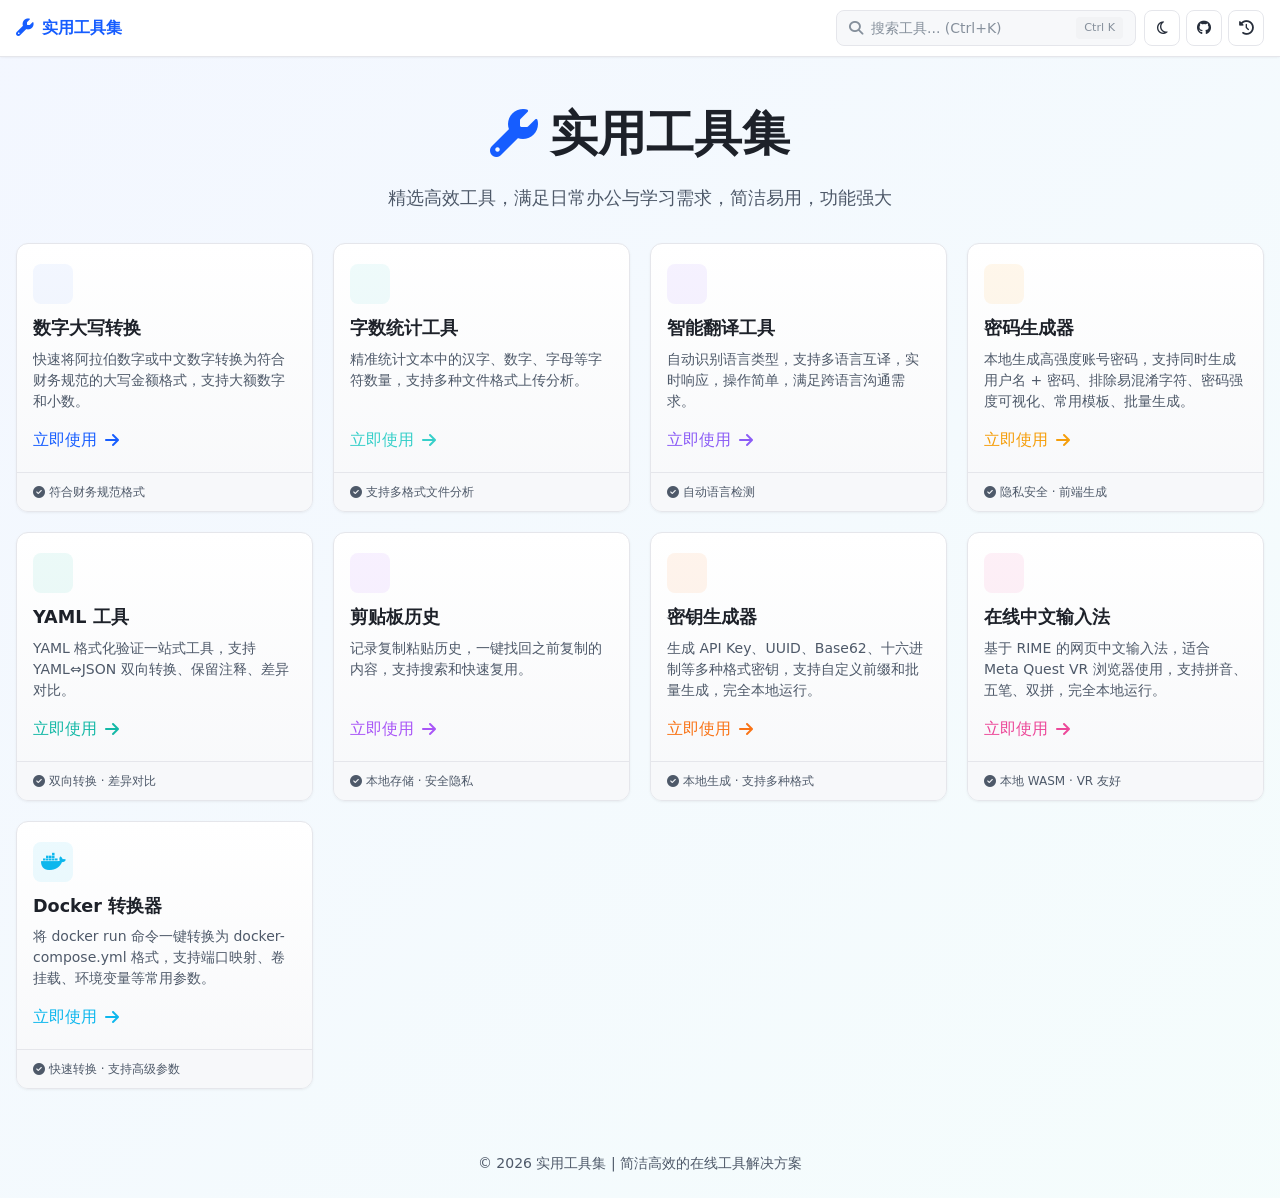
==== index.html @ a6e6f0ec "fix: 修复 Docker 图标和动画性能 - Docker 图标改用 fab fa-docker（品牌图标） - YAML 图标改用 fa-file-code 更准确 - 动画延迟从 200ms " ====
<!DOCTYPE html>
<html lang="zh-CN">
<head>
    <meta charset="UTF-8">
    <meta name="viewport" content="width=device-width, initial-scale=1.0">
    <meta name="apple-mobile-web-app-title" content="实用工具集">
    <meta name="description" content="实用工具集提供数字大写转换、字数统计、智能翻译、密码生成器、YAML工具等多种在线工具，简洁高效，满足日常办公与开发需求">
    <meta name="keywords" content="实用工具,数字大写转换,字数统计,智能翻译,密码生成器,YAML格式化,YAML对比,在线工具,开发工具,办公工具">
    <title>实用工具集 - 高效的在线工具解决方案</title>
    <link rel="icon" type="image/png" href="favicon-96x96.png" sizes="96x96">
    <link rel="icon" type="image/svg+xml" href="favicon.svg">
    <link rel="shortcut icon" href="favicon.ico">
    <link rel="apple-touch-icon" sizes="180x180" href="apple-touch-icon.png">
    <link rel="manifest" href="site.webmanifest">

    <!-- 主题闪烁防护 -->
    <script>
        (function(){
            var t=localStorage.getItem('theme');
            if(!t)t=window.matchMedia('(prefers-color-scheme:dark)').matches?'dark':'light';
            document.documentElement.setAttribute('data-theme',t);
        })();
    </script>

    <!-- CDN -->
    <link href="https://cdnjs.cloudflare.com/ajax/libs/font-awesome/6.4.0/css/all.min.css" rel="stylesheet" crossorigin="anonymous">

    <!-- 共享 CSS -->
    <link rel="stylesheet" href="css/shared.css">
    <link rel="stylesheet" href="css/themes.css">
    <link rel="stylesheet" href="css/navbar.css">
    <link rel="stylesheet" href="css/loading.css">
    <script src="js/utils/click-tracker.js"></script>

    <style>
        /* ========== 首页特有样式 ========== */
        body {
            min-height: 100vh;
            background: linear-gradient(135deg, var(--color-primary-light) 0%, rgba(54, 207, 201, 0.05) 100%);
        }

        .page-content {
            padding: 1.5rem 0;
        }

        .container {
            max-width: 1400px;
            margin: 0 auto;
            padding: 0 1rem;
        }

        /* 标题样式 */
        .page-title {
            text-align: center;
            margin-bottom: 2rem;
            padding-top: 1rem;
        }

        .page-title h1 {
            font-size: clamp(2rem, 5vw, 3rem);
            font-weight: bold;
            color: var(--color-gray-700);
            margin-bottom: 1rem;
            display: flex;
            align-items: center;
            justify-content: center;
        }

        .page-title p {
            color: var(--color-gray-500);
            max-width: 600px;
            margin: 0 auto;
            font-size: 1.1rem;
        }

        /* 网格布局 */
        .tools-grid {
            display: grid;
            grid-template-columns: 1fr;
            gap: 1.5rem;
            grid-auto-rows: 1fr;
        }

        @media (min-width: 640px) {
            .tools-grid {
                grid-template-columns: repeat(2, 1fr);
            }
        }

        @media (min-width: 1024px) {
            .tools-grid {
                grid-template-columns: repeat(4, 1fr);
            }
        }

        @media (min-width: 1280px) {
            .tools-grid {
                grid-template-columns: repeat(4, 1fr);
                gap: 1.25rem;
            }
        }

        /* 卡片样式 */
        .tool-card {
            background: linear-gradient(180deg, var(--color-white) 0%, var(--color-gray-50) 100%);
            border-radius: var(--radius-lg);
            border: 1px solid var(--color-gray-200);
            overflow: hidden;
            cursor: pointer;
            transform: translateY(0);
            transition: transform var(--transition-normal), box-shadow var(--transition-normal);
            display: flex;
            flex-direction: column;
            height: 100%;
            position: relative;
            z-index: 1;
            box-shadow: var(--shadow-card);
        }

        .tool-card:hover {
            transform: translateY(-4px);
            box-shadow: var(--shadow-hover);
        }

        .tool-card-content {
            padding: 1.25rem 1rem;
            flex: 1;
            display: flex;
            flex-direction: column;
        }

        .tool-icon {
            width: 2.5rem;
            height: 2.5rem;
            border-radius: var(--radius-md);
            display: flex;
            align-items: center;
            justify-content: center;
            margin-bottom: 0.75rem;
            transition: all var(--transition-normal);
        }

        .tool-card:hover .tool-icon {
            transform: scale(1.1);
        }

        .tool-icon i {
            font-size: 1.25rem !important;
        }

        .tool-card h2 {
            font-size: 1.1rem;
            font-weight: var(--font-weight-semibold);
            color: var(--color-gray-700);
            margin-bottom: 0.5rem;
            height: auto;
            line-height: 1.4;
        }

        .tool-description {
            color: var(--color-gray-500);
            margin-bottom: 1rem;
            line-height: 1.5;
            font-size: 0.875rem;
            height: auto;
            overflow: hidden;
            display: -webkit-box;
            -webkit-line-clamp: 3;
            -webkit-box-orient: vertical;
        }

        .tool-action-container {
            margin-top: auto;
        }

        .tool-action {
            display: inline-flex;
            align-items: center;
            font-weight: 500;
            transition: color 0.2s ease;
        }

        .tool-action i {
            margin-left: 0.5rem;
            transition: transform 0.3s ease;
        }

        .tool-card-footer {
            padding: 0.625rem 1rem;
            background-color: var(--color-gray-50);
            border-top: 1px solid var(--color-gray-200);
            font-size: 0.75rem;
            color: var(--color-gray-500);
            height: auto;
            display: flex;
            align-items: center;
        }

        .tool-card-footer i {
            color: var(--color-secondary);
            margin-right: 0.25rem;
        }

        .card-link {
            display: flex;
            flex-direction: column;
            height: 100%;
            width: 100%;
            text-decoration: none;
        }

        footer {
            text-align: center;
            margin-top: 4rem;
            color: var(--color-gray-500);
            font-size: 0.875rem;
        }

        /* 工具特定颜色 */
        .tool-number .tool-icon { background-color: var(--color-tool-number-light); }
        .tool-number .tool-action { color: var(--color-tool-number); }
        .tool-number:hover .tool-icon { background-color: var(--color-tool-number-ring); }
        .tool-number .tool-icon i { color: var(--color-tool-number); }

        .tool-wordcount .tool-icon { background-color: var(--color-tool-wordcount-light); }
        .tool-wordcount .tool-action { color: var(--color-tool-wordcount); }
        .tool-wordcount:hover .tool-icon { background-color: var(--color-tool-wordcount-ring); }
        .tool-wordcount .tool-icon i { color: var(--color-tool-wordcount); }

        .tool-translate .tool-icon { background-color: var(--color-tool-translate-light); }
        .tool-translate .tool-action { color: var(--color-tool-translate); }
        .tool-translate:hover .tool-icon { background-color: var(--color-tool-translate-ring); }
        .tool-translate .tool-icon i { color: var(--color-tool-translate); }

        .tool-password .tool-icon { background-color: var(--color-tool-password-light); }
        .tool-password .tool-action { color: var(--color-tool-password); }
        .tool-password:hover .tool-icon { background-color: var(--color-tool-password-ring); }
        .tool-password .tool-icon i { color: var(--color-tool-password); }

        .tool-yaml .tool-icon { background-color: var(--color-tool-yaml-light); }
        .tool-yaml .tool-action { color: var(--color-tool-yaml); }
        .tool-yaml:hover .tool-icon { background-color: var(--color-tool-yaml-ring); }
        .tool-yaml .tool-icon i { color: var(--color-tool-yaml); }

        .tool-clipboard .tool-icon { background-color: var(--color-tool-clipboard-light); }
        .tool-clipboard .tool-action { color: var(--color-tool-clipboard); }
        .tool-clipboard:hover .tool-icon { background-color: var(--color-tool-clipboard-ring); }
        .tool-clipboard .tool-icon i { color: var(--color-tool-clipboard); }

        .tool-key .tool-icon { background-color: var(--color-tool-key-light); }
        .tool-key .tool-action { color: var(--color-tool-key); }
        .tool-key:hover .tool-icon { background-color: var(--color-tool-key-ring); }
        .tool-key .tool-icon i { color: var(--color-tool-key); }

        .tool-vrime .tool-icon { background-color: var(--color-tool-vrime-light); }
        .tool-vrime .tool-action { color: var(--color-tool-vrime); }
        .tool-vrime:hover .tool-icon { background-color: var(--color-tool-vrime-ring); }
        .tool-vrime .tool-icon i { color: var(--color-tool-vrime); }

        .tool-docker .tool-icon { background-color: var(--color-tool-docker-light); }
        .tool-docker .tool-action { color: var(--color-tool-docker); }
        .tool-docker:hover .tool-icon { background-color: var(--color-tool-docker-ring); }
        .tool-docker .tool-icon i { color: var(--color-tool-docker); }

        .tool-card:hover .tool-action i {
            transform: translateX(6px);
        }

        /* 入场动画 */
        .card-enter {
            opacity: 0;
            transform: translateY(20px);
        }

        .card-enter-active {
            opacity: 1 !important;
            transform: translateY(0) !important;
        }

        /* 深色模式适配 */
        [data-theme="dark"] .tool-card {
            background: linear-gradient(180deg, var(--color-white) 0%, var(--color-gray-100) 100%);
        }

        [data-theme="dark"] .tool-card-footer {
            background-color: var(--color-gray-100);
        }

        [data-theme="dark"] body,
        [data-theme="dark"] .page-content {
            background: linear-gradient(135deg, var(--color-gray-100) 0%, var(--color-gray-50) 100%);
        }

        @media (prefers-color-scheme: dark) {
            :root:not([data-theme="light"]) .tool-card {
                background: linear-gradient(180deg, var(--color-white) 0%, var(--color-gray-100) 100%);
            }

            :root:not([data-theme="light"]) .tool-card-footer {
                background-color: var(--color-gray-100);
            }

            :root:not([data-theme="light"]) body,
            :root:not([data-theme="light"]) .page-content {
                background: linear-gradient(135deg, var(--color-gray-100) 0%, var(--color-gray-50) 100%);
            }
        }
    </style>
</head>
<body>
    <div class="page-content">
    <div class="container">
        <header class="page-title">
            <h1>
                <i class="fas fa-wrench" style="color: var(--color-tool-number); margin-right: 0.75rem;"></i>实用工具集
            </h1>
            <p>
                精选高效工具，满足日常办公与学习需求，简洁易用，功能强大
            </p>
        </header>

        <div class="tools-grid" id="tools-grid"></div>

        <footer>
            <p>© 2026 实用工具集 | 简洁高效的在线工具解决方案</p>
        </footer>
    </div>
    </div>

    <script src="js/utils/toast.js"></script>
    <script src="js/utils/debounce.js"></script>
    <script src="js/utils/copy.js"></script>
    <script src="js/utils/storage.js"></script>
    <script src="js/utils/theme.js"></script>
    <script src="js/utils/loading.js"></script>
    <script src="js/components/navbar.js"></script>

    <script>
        // 工具配置数据
        const TOOLS_CONFIG = [
            { id: 'number-converter', name: '数字大写转换', url: 'number-converter.html', icon: 'fa-right-left', category: 'number', description: '快速将阿拉伯数字或中文数字转换为符合财务规范的大写金额格式，支持大额数字和小数。', feature: '符合财务规范格式' },
            { id: 'word-count', name: '字数统计工具', url: 'word-count.html', icon: 'fa-file-lines', category: 'wordcount', description: '精准统计文本中的汉字、数字、字母等字符数量，支持多种文件格式上传分析。', feature: '支持多格式文件分析' },
            { id: 'translator', name: '智能翻译工具', url: 'translator.html', icon: 'fa-language', category: 'translate', description: '自动识别语言类型，支持多语言互译，实时响应，操作简单，满足跨语言沟通需求。', feature: '自动语言检测' },
            { id: 'password-generator', name: '密码生成器', url: 'password-generator.html', icon: 'fa-lock', category: 'password', description: '本地生成高强度账号密码，支持同时生成用户名 + 密码、排除易混淆字符、密码强度可视化、常用模板、批量生成。', feature: '隐私安全 · 前端生成' },
            { id: 'yaml-previewer', name: 'YAML 工具', url: 'yaml-previewer.html', icon: 'fa-file-code', category: 'yaml', description: 'YAML 格式化验证一站式工具，支持 YAML⇔JSON 双向转换、保留注释、差异对比。', feature: '双向转换 · 差异对比' },
            { id: 'clipboard-history', name: '剪贴板历史', url: 'clipboard-history.html', icon: 'fa-clipboard', category: 'clipboard', description: '记录复制粘贴历史，一键找回之前复制的内容，支持搜索和快速复用。', feature: '本地存储 · 安全隐私' },
            { id: 'key-generator', name: '密钥生成器', url: 'key-generator.html', icon: 'fa-key', category: 'key', description: '生成 API Key、UUID、Base62、十六进制等多种格式密钥，支持自定义前缀和批量生成，完全本地运行。', feature: '本地生成 · 支持多种格式' },
            { id: 'vrime', name: '在线中文输入法', url: 'vrime.html', icon: 'fa-keyboard', category: 'vrime', description: '基于 RIME 的网页中文输入法，适合 Meta Quest VR 浏览器使用，支持拼音、五笔、双拼，完全本地运行。', feature: '本地 WASM · VR 友好' },
            { id: 'docker-converter', name: 'Docker 转换器', url: 'docker-converter.html', icon: 'fab fa-docker', category: 'docker', description: '将 docker run 命令一键转换为 docker-compose.yml 格式，支持端口映射、卷挂载、环境变量等常用参数。', feature: '快速转换 · 支持高级参数' }
        ];

        document.addEventListener('DOMContentLoaded', function() {
            const grid = document.getElementById('tools-grid');
            
            // 按点击量排序
            const sortedTools = ClickTracker.sortByClicks(TOOLS_CONFIG);
            
            // 渲染卡片
            sortedTools.forEach((tool, index) => {
                const card = createToolCard(tool, index);
                grid.appendChild(card);
            });
            
            // 绑定点击事件（追踪点击）
            document.querySelectorAll('.tool-card').forEach(card => {
                card.addEventListener('click', function(e) {
                    const url = this.dataset.url;
                    if (url) ClickTracker.increment(url);
                });
            });
        });
        
        function createToolCard(tool, index) {
            const card = document.createElement('div');
            card.className = `tool-card tool-${tool.category}`;
            card.dataset.url = tool.url;
            card.style.transitionDelay = `${50 * index}ms`;
            
            card.innerHTML = `
                <a href="${tool.url}" class="card-link">
                    <div class="tool-card-content">
                        <div class="tool-icon"><i class="${tool.icon}"></i></div>
                        <h2>${tool.name}</h2>
                        <div class="tool-description">${tool.description}</div>
                        <div class="tool-action-container">
                            <div class="tool-action">立即使用<i class="fas fa-arrow-right"></i></div>
                        </div>
                    </div>
                    <div class="tool-card-footer"><i class="fas fa-circle-check"></i>${tool.feature}</div>
                </a>
            `;
            
            // 入场动画
            card.classList.add('card-enter');
            setTimeout(() => card.classList.add('card-enter-active'), 50 * index);
            
            return card;
        }

        // 调试工具：重置点击数据
        window.resetClicks = () => {
            ClickTracker.reset();
            location.reload();
        };
    </script>
</body>
</html>
---- css/shared.css ----
/* ========================================
   共享样式 - 所有工具页面统一引入
   Design Tokens + Base Styles + Components
   ======================================== */

/* ========== 1. CSS 变量 - 设计 Tokens (统一所有页面) ========== */
:root {
  /* 主色调 - 统一使用 #165DFF (首页用的这个) */
  --color-primary: #165DFF;
  --color-primary-dark: #0E42D2;
  --color-primary-light: rgba(22, 93, 255, 0.05);
  --color-primary-ring: rgba(22, 93, 255, 0.1);
  
  /* 功能色 */
  --color-success: #00B42A;
  --color-warning: #FF7D00;
  --color-danger: #F53F3F;
  --color-info: #86909C;
  
  /* 各工具专属颜色 */
  --color-tool-number: #165DFF;
  --color-tool-number-dark: #0E42D2;
  --color-tool-number-light: rgba(22, 93, 255, 0.05);
  --color-tool-number-ring: rgba(22, 93, 255, 0.1);
  
  --color-tool-password: #F59E0B;
  --color-tool-password-dark: #D97706;
  --color-tool-password-light: rgba(245, 158, 11, 0.08);
  --color-tool-password-ring: rgba(245, 158, 11, 0.15);
  
  --color-tool-key: #F97316;
  --color-tool-key-dark: #EA580C;
  --color-tool-key-light: rgba(249, 115, 22, 0.08);
  --color-tool-key-ring: rgba(249, 115, 22, 0.15);
  
  --color-tool-wordcount: #36CFC9;
  --color-tool-wordcount-dark: #2AA7A2;
  --color-tool-wordcount-light: rgba(54, 207, 201, 0.08);
  --color-tool-wordcount-ring: rgba(54, 207, 201, 0.15);
  
  --color-tool-yaml: #14B8A6;
  --color-tool-yaml-dark: #0D9488;
  --color-tool-yaml-light: rgba(20, 184, 166, 0.08);
  --color-tool-yaml-ring: rgba(20, 184, 166, 0.15);
  
  --color-tool-translate: #8B5CF6;
  --color-tool-translate-dark: #7C3AED;
  --color-tool-translate-light: rgba(139, 92, 246, 0.08);
  --color-tool-translate-ring: rgba(139, 92, 246, 0.15);
  
  --color-tool-clipboard: #A855F7;
  --color-tool-clipboard-dark: #9333EA;
  --color-tool-clipboard-light: rgba(168, 85, 247, 0.08);
  --color-tool-clipboard-ring: rgba(168, 85, 247, 0.15);
  
  --color-tool-vrime: #EC4899;
  --color-tool-vrime-dark: #DB2777;
  --color-tool-vrime-light: rgba(236, 72, 153, 0.08);
  --color-tool-vrime-ring: rgba(236, 72, 153, 0.15);
  
  --color-tool-docker: #0DB7ED;
  --color-tool-docker-dark: #089CCC;
  --color-tool-docker-light: rgba(13, 183, 237, 0.08);
  --color-tool-docker-ring: rgba(13, 183, 237, 0.15);
  
  /* 中性色 */
  --color-gray-50: #F7F8FA;
  --color-gray-100: #F2F3F5;
  --color-gray-200: #E5E6EB;
  --color-gray-300: #C9CDD4;
  --color-gray-400: #86909C;
  --color-gray-500: #4E5969;
  --color-gray-600: #272E3B;
  --color-gray-700: #1D2129;
  --color-white: #FFFFFF;
  
  /* 圆角系统 */
  --radius-sm: 6px;
  --radius-md: 8px;
  --radius-lg: 12px;
  --radius-xl: 16px;
  
  /* 阴影系统 */
  --shadow-sm: 0 1px 2px rgba(0, 0, 0, 0.03), 0 1px 3px rgba(0, 0, 0, 0.02);
  --shadow-md: 0 4px 6px rgba(0, 0, 0, 0.05), 0 2px 4px rgba(0, 0, 0, 0.03);
  --shadow-lg: 0 10px 15px rgba(0, 0, 0, 0.07), 0 4px 6px rgba(0, 0, 0, 0.05);
  --shadow-card: 0 1px 3px rgba(0, 0, 0, 0.04), 0 1px 2px rgba(0, 0, 0, 0.02);
  --shadow-hover: 0 8px 24px rgba(0, 0, 0, 0.08), 0 4px 8px rgba(0, 0, 0, 0.05);
  
  /* 排版 */
  --font-family: system-ui, -apple-system, "Segoe UI", Roboto, "Helvetica Neue", "Noto Sans", sans-serif;
  --font-family-mono: 'Consolas', 'Monaco', 'Courier New', monospace;
  --font-size-xs: 0.75rem;    /* 12px */
  --font-size-sm: 0.875rem;   /* 14px */
  --font-size-base: 1rem;     /* 16px */
  --font-size-lg: 1.125rem;   /* 18px */
  --font-size-xl: 1.25rem;    /* 20px */
  --font-size-2xl: 1.5rem;    /* 24px */
  --font-size-3xl: 1.875rem;  /* 30px */
  
  /* 行高 */
  --line-height-tight: 1.3;
  --line-height-normal: 1.5;
  --line-height-relaxed: 1.75;
  
  /* 字重 */
  --font-weight-normal: 400;
  --font-weight-medium: 500;
  --font-weight-semibold: 600;
  --font-weight-bold: 700;
  
  /* 间距系统 */
  --spacing-xs: 0.25rem;  /* 4px */
  --spacing-sm: 0.5rem;   /* 8px */
  --spacing-md: 1rem;     /* 16px */
  --spacing-lg: 1.5rem;   /* 24px */
  --spacing-xl: 2rem;     /* 32px */
  
  /* 动画 */
  --transition-fast: 150ms cubic-bezier(0.4, 0, 0.2, 1);
  --transition-normal: 200ms cubic-bezier(0.4, 0, 0.2, 1);
  --transition-slow: 300ms cubic-bezier(0.4, 0, 0.2, 1);
}

/* ========== 2. 基础重置样式 ========== */
*, *::before, *::after {
  margin: 0;
  padding: 0;
  box-sizing: border-box;
}

html {
  font-size: 16px;
  -webkit-text-size-adjust: 100%;
  scroll-behavior: smooth;
}

body {
  font-family: var(--font-family);
  font-size: var(--font-size-base);
  line-height: var(--line-height-normal);
  color: var(--color-gray-700);
  background-color: var(--color-gray-50);
  -webkit-font-smoothing: antialiased;
  -moz-osx-font-smoothing: grayscale;
  text-rendering: optimizeLegibility;
}

/* ========== 3. 无障碍支持 - WCAG 2.2 AA ========== */
/* 减少动画偏好 */
@media (prefers-reduced-motion: reduce) {
  *, *::before, *::after {
    animation-duration: 0.01ms !important;
    animation-iteration-count: 1 !important;
    transition-duration: 0.01ms !important;
    scroll-behavior: auto !important;
  }
}

/* 键盘焦点样式 - 高对比度可见 */
*:focus-visible {
  outline: 2px solid var(--color-primary);
  outline-offset: 2px;
}

*:focus:not(:focus-visible) {
  outline: none;
}

/* 选中文本 */
::selection {
  background-color: var(--color-primary);
  color: #ffffff;
}

/* ========== 4. 通用组件 - 按钮 ========== */
.btn {
  display: inline-flex;
  align-items: center;
  justify-content: center;
  gap: var(--spacing-sm);
  padding: 0.75rem 1.5rem;
  font-size: var(--font-size-sm);
  font-weight: var(--font-weight-medium);
  line-height: 1;
  border: none;
  border-radius: var(--radius-md);
  cursor: pointer;
  transition: all var(--transition-normal);
  user-select: none;
  white-space: nowrap;
}

/* 主按钮 */
.btn-primary {
  background-color: var(--color-primary);
  color: white;
}

.btn-primary:hover {
  background-color: var(--color-primary-dark);
  box-shadow: 0 4px 12px var(--color-primary-ring);
}

.btn-primary:active {
  transform: scale(0.97);
}

/* 次要按钮 */
.btn-secondary {
  background-color: var(--color-gray-100);
  color: var(--color-gray-700);
}

.btn-secondary:hover {
  background-color: var(--color-gray-200);
}

.btn-secondary:active {
  transform: scale(0.97);
}

/* 轮廓按钮 */
.btn-outline {
  background-color: transparent;
  border: 1px solid var(--color-gray-200);
  color: var(--color-gray-700);
}

.btn-outline:hover {
  border-color: var(--color-primary);
  color: var(--color-primary);
  background-color: var(--color-primary-light);
}

.btn-outline:active {
  transform: scale(0.97);
}

/* 按钮禁用状态 */
.btn:disabled,
.btn[disabled] {
  opacity: 0.5;
  cursor: not-allowed;
  pointer-events: none;
  transform: none !important;
  box-shadow: none !important;
}

/* 按钮图标 */
.btn i {
  font-size: 1em;
}

/* ========== 5. 通用组件 - 输入框 ========== */
input[type="text"],
input[type="number"],
input[type="password"],
input[type="search"],
textarea,
select {
  width: 100%;
  padding: 0.75rem 1rem;
  font-family: var(--font-family);
  font-size: var(--font-size-base);
  line-height: 1.5;
  color: var(--color-gray-700);
  background-color: var(--color-white);
  border: 1px solid var(--color-gray-200);
  border-radius: var(--radius-md);
  transition: all var(--transition-normal);
  outline: none;
}

input[type="text"]:focus,
input[type="number"]:focus,
input[type="password"]:focus,
input[type="search"]:focus,
textarea:focus,
select:focus {
  border-color: var(--color-primary);
  box-shadow: 0 0 0 3px var(--color-primary-ring);
}

input[type="text"]:disabled,
input[type="number"]:disabled,
textarea:disabled,
select:disabled {
  background-color: var(--color-gray-100);
  cursor: not-allowed;
  opacity: 0.7;
}

/* 输入框占位符 */
::placeholder {
  color: var(--color-gray-400);
  opacity: 1;
}

/* ========== 6. 通用组件 - 复选框 ========== */
input[type="checkbox"] {
  accent-color: var(--color-primary);
  min-width: 18px;
  min-height: 18px;
  cursor: pointer;
}

.checkbox-item {
  display: flex;
  align-items: center;
  gap: var(--spacing-sm);
  min-height: 44px; /* WCAG 触摸目标大小 */
  font-size: var(--font-size-sm);
  color: var(--color-gray-700);
  cursor: pointer;
}

/* ========== 7. 通用组件 - 卡片 ========== */
.card {
  background-color: var(--color-white);
  border-radius: var(--radius-lg);
  border: 1px solid var(--color-gray-200);
  box-shadow: var(--shadow-md);
  overflow: hidden;
  transition: box-shadow var(--transition-normal);
}

.card:hover {
  box-shadow: var(--shadow-lg);
}

.card-header {
  padding: var(--spacing-lg);
  border-bottom: 1px solid var(--color-gray-100);
}

.card-body {
  padding: var(--spacing-lg);
}

.card-footer {
  padding: var(--spacing-lg);
  border-top: 1px solid var(--color-gray-100);
  background-color: var(--color-gray-50);
}

/* ========== 8. 通用组件 - 表单组 ========== */
.form-group {
  display: flex;
  flex-direction: column;
  gap: var(--spacing-sm);
}

.form-group label {
  font-size: var(--font-size-sm);
  font-weight: var(--font-weight-medium);
  color: var(--color-gray-700);
  display: flex;
  align-items: center;
  gap: var(--spacing-sm);
}

.form-group label i {
  color: var(--color-primary);
  width: 1rem;
  text-align: center;
}

/* ========== 9. 工具类 ========== */
.text-primary { color: var(--color-primary); }
.text-success { color: var(--color-success); }
.text-warning { color: var(--color-warning); }
.text-danger { color: var(--color-danger); }
.text-gray { color: var(--color-gray-500); }

.bg-primary { background-color: var(--color-primary); }
.bg-light { background-color: var(--color-gray-50); }
.bg-white { background-color: var(--color-white); }

.font-medium { font-weight: var(--font-weight-medium); }
.font-semibold { font-weight: var(--font-weight-semibold); }
.font-bold { font-weight: var(--font-weight-bold); }

.text-sm { font-size: var(--font-size-sm); }
.text-base { font-size: var(--font-size-base); }
.text-lg { font-size: var(--font-size-lg); }
.text-xl { font-size: var(--font-size-xl); }

.flex { display: flex; }
.flex-col { flex-direction: column; }
.items-center { align-items: center; }
.justify-between { justify-content: space-between; }
.gap-sm { gap: var(--spacing-sm); }
.gap-md { gap: var(--spacing-md); }
.gap-lg { gap: var(--spacing-lg); }

.w-full { width: 100%; }
.min-h-screen { min-height: 100vh; }

/* ========== 10. 工具页通用头部样式 ========== */
.tool-page-header {
  background: linear-gradient(135deg, var(--color-primary) 0%, var(--color-primary-dark) 100%);
  color: white;
  padding: var(--spacing-lg);
}

.tool-page-header h1 {
  font-size: var(--font-size-xl);
  font-weight: var(--font-weight-semibold);
  display: flex;
  align-items: center;
  gap: var(--spacing-sm);
  margin-bottom: var(--spacing-xs);
}

.tool-page-header p {
  font-size: var(--font-size-sm);
  opacity: 0.85;
}

/* ========== 11. 通用输入组 ========== */
.input-group {
  display: flex;
  gap: var(--spacing-sm);
}

.input-group input {
  flex: 1;
  min-width: 0;
}

/* ========== 12. Toast 通知样式（由 js/utils/toast.js 动态生成） ========== */
---- css/themes.css ----
/* ========================================
   深色模式主题变量覆盖
   与 css/shared.css 配合使用
   双重机制：手动切换 + 系统偏好检测
   ======================================== */

/* 手动切换深色模式 */
[data-theme="dark"] {
  --color-gray-50: #1a1a2e;
  --color-gray-100: #16213e;
  --color-gray-200: #2a2a4a;
  --color-gray-300: #4a4a6a;
  --color-gray-400: #7a7a9a;
  --color-gray-500: #a0a0b8;
  --color-gray-600: #c0c0d0;
  --color-gray-700: #e0e0ea;
  --color-white: #0f0f23;

  --shadow-sm: 0 1px 2px rgba(0, 0, 0, 0.2);
  --shadow-md: 0 4px 6px rgba(0, 0, 0, 0.3);
  --shadow-lg: 0 10px 15px rgba(0, 0, 0, 0.4);
  --shadow-card: 0 1px 3px rgba(0, 0, 0, 0.3);
  --shadow-hover: 0 8px 24px rgba(0, 0, 0, 0.5);

  --color-primary-ring: rgba(22, 93, 255, 0.3);

  /* 主色浅色背景提高不透明度 */
  --color-primary-light: rgba(22, 93, 255, 0.15);

  /* 工具专属颜色 - 深色模式提高 -light 不透明度 */
  --color-tool-number-light: rgba(22, 93, 255, 0.15);
  --color-tool-number-ring: rgba(22, 93, 255, 0.25);

  --color-tool-password-light: rgba(245, 158, 11, 0.18);
  --color-tool-password-ring: rgba(245, 158, 11, 0.25);

  --color-tool-key-light: rgba(249, 115, 22, 0.18);
  --color-tool-key-ring: rgba(249, 115, 22, 0.25);

  --color-tool-wordcount-light: rgba(54, 207, 201, 0.15);
  --color-tool-wordcount-ring: rgba(54, 207, 201, 0.25);

  --color-tool-yaml-light: rgba(20, 184, 166, 0.15);
  --color-tool-yaml-ring: rgba(20, 184, 166, 0.25);

  --color-tool-translate-light: rgba(139, 92, 246, 0.18);
  --color-tool-translate-ring: rgba(139, 92, 246, 0.25);

  --color-tool-clipboard-light: rgba(168, 85, 247, 0.18);
  --color-tool-clipboard-ring: rgba(168, 85, 247, 0.25);

  --color-tool-vrime-light: rgba(236, 72, 153, 0.18);
  --color-tool-vrime-ring: rgba(236, 72, 153, 0.25);

  --color-tool-docker-light: rgba(13, 183, 237, 0.15);
  --color-tool-docker-ring: rgba(13, 183, 237, 0.25);
}

/* 系统偏好深色模式（未被手动覆盖时生效） */
@media (prefers-color-scheme: dark) {
  :root:not([data-theme="light"]) {
    --color-gray-50: #1a1a2e;
    --color-gray-100: #16213e;
    --color-gray-200: #2a2a4a;
    --color-gray-300: #4a4a6a;
    --color-gray-400: #7a7a9a;
    --color-gray-500: #a0a0b8;
    --color-gray-600: #c0c0d0;
    --color-gray-700: #e0e0ea;
    --color-white: #0f0f23;

    --shadow-sm: 0 1px 2px rgba(0, 0, 0, 0.2);
    --shadow-md: 0 4px 6px rgba(0, 0, 0, 0.3);
    --shadow-lg: 0 10px 15px rgba(0, 0, 0, 0.4);
    --shadow-card: 0 1px 3px rgba(0, 0, 0, 0.3);
    --shadow-hover: 0 8px 24px rgba(0, 0, 0, 0.5);

    --color-primary-ring: rgba(22, 93, 255, 0.3);

    --color-primary-light: rgba(22, 93, 255, 0.15);

    --color-tool-number-light: rgba(22, 93, 255, 0.15);
    --color-tool-number-ring: rgba(22, 93, 255, 0.25);

    --color-tool-password-light: rgba(245, 158, 11, 0.18);
    --color-tool-password-ring: rgba(245, 158, 11, 0.25);

    --color-tool-key-light: rgba(249, 115, 22, 0.18);
    --color-tool-key-ring: rgba(249, 115, 22, 0.25);

    --color-tool-wordcount-light: rgba(54, 207, 201, 0.15);
    --color-tool-wordcount-ring: rgba(54, 207, 201, 0.25);

    --color-tool-yaml-light: rgba(20, 184, 166, 0.15);
    --color-tool-yaml-ring: rgba(20, 184, 166, 0.25);

    --color-tool-translate-light: rgba(139, 92, 246, 0.18);
    --color-tool-translate-ring: rgba(139, 92, 246, 0.25);

    --color-tool-clipboard-light: rgba(168, 85, 247, 0.18);
    --color-tool-clipboard-ring: rgba(168, 85, 247, 0.25);

    --color-tool-vrime-light: rgba(236, 72, 153, 0.18);
    --color-tool-vrime-ring: rgba(236, 72, 153, 0.25);

    --color-tool-docker-light: rgba(13, 183, 237, 0.15);
    --color-tool-docker-ring: rgba(13, 183, 237, 0.25);
  }
}

/* shared.css 中无法用变量覆盖的选择器修复 */
[data-theme="dark"] .card {
  border-color: var(--color-gray-200);
}

/* 深色模式输入框统一覆盖
   shared.css 用 color:var(--color-gray-700) + background:var(--color-white)
   深色模式下 gray-700→浅色、white→深色，文字本身可读
   但部分浏览器会给 input/textarea 加默认背景色覆盖，需显式声明 */
[data-theme="dark"] input[type="text"],
[data-theme="dark"] input[type="number"],
[data-theme="dark"] input[type="password"],
[data-theme="dark"] input[type="search"],
[data-theme="dark"] input[type="email"],
[data-theme="dark"] input[type="url"],
[data-theme="dark"] textarea,
[data-theme="dark"] select {
  background-color: var(--color-gray-100);
  color: var(--color-gray-700);
  border-color: var(--color-gray-200);
}

[data-theme="dark"] ::placeholder {
  color: var(--color-gray-400);
}

[data-theme="dark"] ::selection {
  color: #ffffff;
}

@media (prefers-color-scheme: dark) {
  :root:not([data-theme="light"]) .card {
    border-color: var(--color-gray-200);
  }

  :root:not([data-theme="light"]) input[type="text"],
  :root:not([data-theme="light"]) input[type="number"],
  :root:not([data-theme="light"]) input[type="password"],
  :root:not([data-theme="light"]) input[type="search"],
  :root:not([data-theme="light"]) input[type="email"],
  :root:not([data-theme="light"]) input[type="url"],
  :root:not([data-theme="light"]) textarea,
  :root:not([data-theme="light"]) select {
    background-color: var(--color-gray-100);
    color: var(--color-gray-700);
    border-color: var(--color-gray-200);
  }

  :root:not([data-theme="light"]) ::placeholder {
    color: var(--color-gray-400);
  }

  :root:not([data-theme="light"]) ::selection {
    color: #ffffff;
  }
}
---- css/navbar.css ----
/* ========================================
   全局导航栏样式
   配合 js/components/navbar.js 使用
   ======================================== */

.navbar {
  background: var(--color-white);
  border-bottom: 1px solid var(--color-gray-200);
  position: sticky;
  top: 0;
  z-index: 100;
  box-shadow: var(--shadow-sm);
}

.navbar-container {
  max-width: 1400px;
  margin: 0 auto;
  padding: 0 1rem;
  display: flex;
  align-items: center;
  height: 56px;
  gap: 1rem;
}

/* 左侧 Logo */
.navbar-left {
  flex: 1;
}

.navbar-logo {
  display: flex;
  align-items: center;
  gap: 0.5rem;
  text-decoration: none;
  color: var(--color-primary);
  font-weight: 600;
  font-size: 1rem;
  transition: opacity var(--transition-fast, 150ms ease);
}

.navbar-logo:hover {
  opacity: 0.8;
}

.navbar-logo i {
  font-size: 1.1rem;
}

/* 右侧区域：搜索框 + 按钮 */
.navbar-right {
  flex: 0 0 auto;
  display: flex;
  align-items: center;
  gap: 0.5rem;
}

/* 搜索框 */
.search-box {
  display: flex;
  align-items: center;
  gap: 0.5rem;
  padding: 0 0.75rem;
  background: var(--color-gray-50);
  border: 1px solid var(--color-gray-200);
  border-radius: var(--radius-md, 8px);
  transition: all var(--transition-fast, 150ms ease);
  width: 300px;
  position: relative;
}

.search-box:focus-within {
  border-color: var(--color-primary);
  background: var(--color-white);
  box-shadow: 0 0 0 3px var(--color-primary-ring);
}

.search-box i {
  color: var(--color-gray-400);
  font-size: 0.875rem;
}

.search-input {
  flex: 1;
  background: transparent !important;
  border: none !important;
  outline: none !important;
  box-shadow: none !important;
  padding: 0.4rem 0 !important;
  font-size: 0.875rem !important;
  color: var(--color-gray-700);
  width: 100%;
  min-width: 0;
  font-family: inherit;
  line-height: 1.4;
  height: auto;
  border-radius: 0;
}

.search-input::placeholder {
  color: var(--color-gray-400);
}

.search-hint {
  font-size: 0.7rem;
  color: var(--color-gray-400);
  background: var(--color-gray-100);
  padding: 0.15rem 0.5rem;
  border-radius: 4px;
  white-space: nowrap;
}

/* 按钮组 */
.navbar-btns {
  display: flex;
  align-items: center;
  gap: 0.375rem;
}

.navbar-btn {
  width: 36px;
  height: 36px;
  border: 1px solid var(--color-gray-200);
  background: var(--color-white);
  border-radius: var(--radius-md, 8px);
  cursor: pointer;
  display: flex;
  align-items: center;
  justify-content: center;
  transition: all var(--transition-fast, 150ms ease);
  font-size: 0.9rem;
  color: var(--color-gray-600);
  text-decoration: none;
  position: relative;
}

.navbar-btn:hover {
  background: var(--color-gray-50);
  border-color: var(--color-primary);
  color: var(--color-primary);
}

.navbar-btn i {
  font-size: 0.9rem;
}

/* 汉堡菜单按钮 */
.hamburger {
  display: none;
  flex-direction: column;
  gap: 4px;
  width: 36px;
  height: 36px;
  background: transparent;
  border: 1px solid var(--color-gray-200);
  border-radius: var(--radius-md, 8px);
  cursor: pointer;
  padding: 0;
  align-items: center;
  justify-content: center;
}

.hamburger span {
  display: block;
  width: 18px;
  height: 2px;
  background: var(--color-gray-600);
  border-radius: 1px;
  transition: all var(--transition-fast, 150ms ease);
}

.hamburger.active span:nth-child(1) {
  transform: rotate(45deg) translate(4px, 4px);
}

.hamburger.active span:nth-child(2) {
  opacity: 0;
}

.hamburger.active span:nth-child(3) {
  transform: rotate(-45deg) translate(4px, -4px);
}

/* 搜索下拉 — 紧贴搜索框下方 */
.search-dropdown {
  position: absolute;
  top: calc(100% + 4px);
  right: 0;
  width: 320px;
  background: var(--color-white);
  border: 1px solid var(--color-gray-200);
  border-radius: var(--radius-md, 8px);
  box-shadow: var(--shadow-lg);
  max-height: 400px;
  overflow-y: auto;
  z-index: 200;
}

/* 历史下拉 */
.history-dropdown {
  position: absolute;
  top: calc(100% + 4px);
  right: 0;
  width: 240px;
  background: var(--color-white);
  border: 1px solid var(--color-gray-200);
  border-radius: var(--radius-md, 8px);
  box-shadow: var(--shadow-lg);
  max-height: 400px;
  overflow-y: auto;
  z-index: 200;
}

.search-results,
.history-list {
  display: flex;
  flex-direction: column;
}

.search-item,
.history-item {
  display: flex;
  align-items: center;
  gap: 0.75rem;
  padding: 0.625rem 1rem;
  cursor: pointer;
  transition: background var(--transition-fast, 150ms ease);
  border-bottom: 1px solid var(--color-gray-100);
  text-decoration: none;
  color: inherit;
}

.search-item:last-child,
.history-item:last-child {
  border-bottom: none;
}

.search-item:hover,
.history-item:hover {
  background: var(--color-gray-50);
}

.search-item-icon {
  width: 28px;
  height: 28px;
  border-radius: 6px;
  display: flex;
  align-items: center;
  justify-content: center;
  font-size: 0.75rem;
  flex-shrink: 0;
}

.search-item-info {
  flex: 1;
  min-width: 0;
}

.search-title {
  font-weight: 500;
  font-size: 0.875rem;
  color: var(--color-gray-700);
  white-space: nowrap;
  overflow: hidden;
  text-overflow: ellipsis;
}

.search-desc {
  font-size: 0.75rem;
  color: var(--color-gray-400);
  white-space: nowrap;
  overflow: hidden;
  text-overflow: ellipsis;
}

.history-header {
  padding: 0.625rem 1rem;
  font-weight: 500;
  font-size: 0.8rem;
  border-bottom: 1px solid var(--color-gray-200);
  background: var(--color-gray-50);
  color: var(--color-gray-500);
}

.history-item {
  font-size: 0.85rem;
  color: var(--color-gray-700);
  text-decoration: none;
}

.history-item small {
  color: var(--color-gray-400);
  margin-left: auto;
  font-size: 0.7rem;
  white-space: nowrap;
}

.history-item-name {
  overflow: hidden;
  text-overflow: ellipsis;
  white-space: nowrap;
}

.history-item-time {
  flex-shrink: 0;
}

.history-empty {
  padding: 1.5rem 1rem;
  text-align: center;
  color: var(--color-gray-400);
  font-size: 0.85rem;
}

/* 移动端菜单 */
.mobile-menu {
  display: none;
  position: absolute;
  top: 56px;
  left: 0;
  right: 0;
  background: var(--color-white);
  border-bottom: 1px solid var(--color-gray-200);
  box-shadow: var(--shadow-md);
  z-index: 200;
  padding: 0.5rem 0;
}

.mobile-menu.active {
  display: block;
}

.mobile-menu-item {
  display: flex;
  align-items: center;
  gap: 0.75rem;
  padding: 0.75rem 1rem;
  color: var(--color-gray-700);
  text-decoration: none;
  font-size: 0.9rem;
  transition: background var(--transition-fast, 150ms ease);
}

.mobile-menu-item:hover {
  background: var(--color-gray-50);
}

.mobile-menu-item i {
  width: 1.25rem;
  text-align: center;
  color: var(--color-gray-400);
}

/* 响应式 */
@media (max-width: 768px) {
  .navbar-container {
    height: 50px;
    padding: 0 0.75rem;
  }

  .search-box {
    flex: 1;
    width: auto;
  }

  .search-hint {
    display: none;
  }

  .hamburger {
    display: flex;
  }

  .navbar-btns .navbar-btn:not(.hamburger) {
    display: none;
  }

  .search-dropdown {
    width: calc(100vw - 1.5rem);
    max-width: none;
  }

  .history-dropdown {
    right: 0;
  }
}
---- css/loading.css ----
/* ========================================
   Loading 遮罩和骨架屏样式
   配合 js/utils/loading.js 使用
   ======================================== */

/* 全屏 Loading 遮罩 */
.loading-overlay {
  position: fixed;
  top: 0;
  left: 0;
  right: 0;
  bottom: 0;
  background: rgba(0, 0, 0, 0.4);
  display: flex;
  flex-direction: column;
  align-items: center;
  justify-content: center;
  z-index: 9998;
  gap: 1rem;
  animation: loadingFadeIn 0.2s ease-out;
}

[data-theme="dark"] .loading-overlay {
  background: rgba(0, 0, 0, 0.6);
}

/* 旋转动画 */
.loading-spinner {
  width: 36px;
  height: 36px;
  border: 3px solid rgba(255, 255, 255, 0.3);
  border-top-color: var(--color-primary);
  border-radius: 50%;
  animation: loadingSpin 0.8s linear infinite;
}

.loading-message {
  color: #ffffff;
  font-size: var(--font-size-sm, 0.875rem);
  text-shadow: 0 1px 2px rgba(0, 0, 0, 0.3);
}

@keyframes loadingSpin {
  to { transform: rotate(360deg); }
}

@keyframes loadingFadeIn {
  from { opacity: 0; }
  to { opacity: 1; }
}

/* 减少动画偏好 */
@media (prefers-reduced-motion: reduce) {
  .loading-spinner {
    animation-duration: 1.5s;
  }
  .loading-overlay {
    animation: none;
  }
}
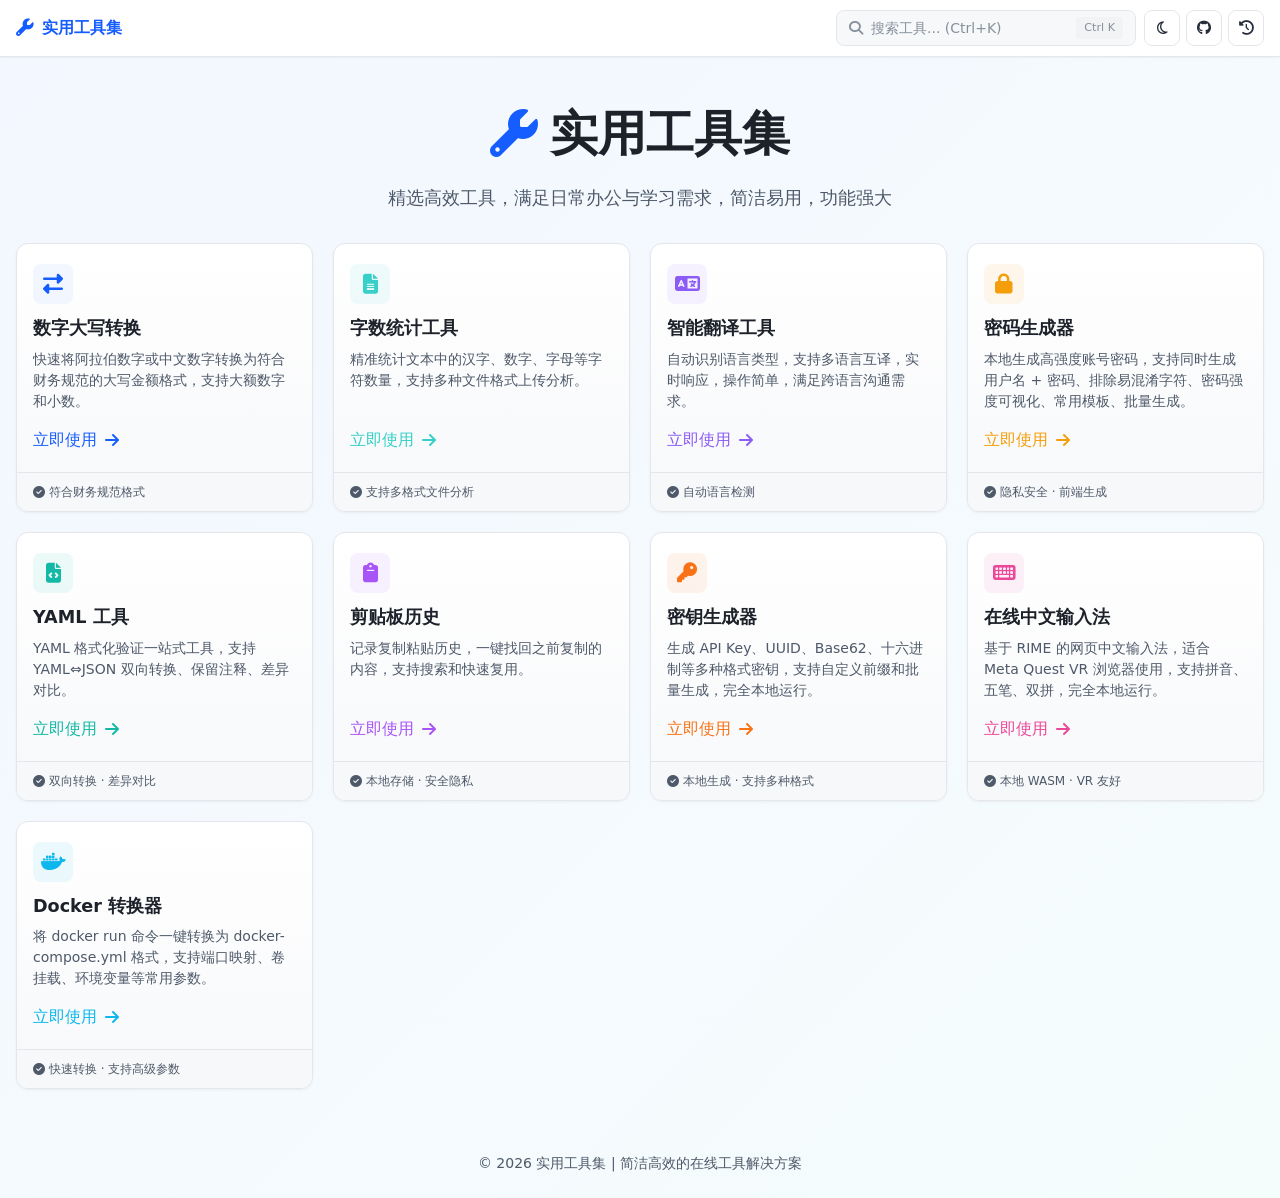
==== commit 8057ba27: "fix: 修复图标显示和动画幅度 - 所有图标添加正确的类名前缀 (fas/fab) - 卡片入场动画从 20px 降至 10px  fix: Fix icon display and animati" ====
--- a/index.html
+++ b/index.html
@@ -269,7 +269,7 @@
         /* 入场动画 */
         .card-enter {
             opacity: 0;
-            transform: translateY(20px);
+            transform: translateY(10px);
         }
 
         .card-enter-active {
@@ -338,14 +338,14 @@
     <script>
         // 工具配置数据
         const TOOLS_CONFIG = [
-            { id: 'number-converter', name: '数字大写转换', url: 'number-converter.html', icon: 'fa-right-left', category: 'number', description: '快速将阿拉伯数字或中文数字转换为符合财务规范的大写金额格式，支持大额数字和小数。', feature: '符合财务规范格式' },
-            { id: 'word-count', name: '字数统计工具', url: 'word-count.html', icon: 'fa-file-lines', category: 'wordcount', description: '精准统计文本中的汉字、数字、字母等字符数量，支持多种文件格式上传分析。', feature: '支持多格式文件分析' },
-            { id: 'translator', name: '智能翻译工具', url: 'translator.html', icon: 'fa-language', category: 'translate', description: '自动识别语言类型，支持多语言互译，实时响应，操作简单，满足跨语言沟通需求。', feature: '自动语言检测' },
-            { id: 'password-generator', name: '密码生成器', url: 'password-generator.html', icon: 'fa-lock', category: 'password', description: '本地生成高强度账号密码，支持同时生成用户名 + 密码、排除易混淆字符、密码强度可视化、常用模板、批量生成。', feature: '隐私安全 · 前端生成' },
-            { id: 'yaml-previewer', name: 'YAML 工具', url: 'yaml-previewer.html', icon: 'fa-file-code', category: 'yaml', description: 'YAML 格式化验证一站式工具，支持 YAML⇔JSON 双向转换、保留注释、差异对比。', feature: '双向转换 · 差异对比' },
-            { id: 'clipboard-history', name: '剪贴板历史', url: 'clipboard-history.html', icon: 'fa-clipboard', category: 'clipboard', description: '记录复制粘贴历史，一键找回之前复制的内容，支持搜索和快速复用。', feature: '本地存储 · 安全隐私' },
-            { id: 'key-generator', name: '密钥生成器', url: 'key-generator.html', icon: 'fa-key', category: 'key', description: '生成 API Key、UUID、Base62、十六进制等多种格式密钥，支持自定义前缀和批量生成，完全本地运行。', feature: '本地生成 · 支持多种格式' },
-            { id: 'vrime', name: '在线中文输入法', url: 'vrime.html', icon: 'fa-keyboard', category: 'vrime', description: '基于 RIME 的网页中文输入法，适合 Meta Quest VR 浏览器使用，支持拼音、五笔、双拼，完全本地运行。', feature: '本地 WASM · VR 友好' },
+            { id: 'number-converter', name: '数字大写转换', url: 'number-converter.html', icon: 'fas fa-right-left', category: 'number', description: '快速将阿拉伯数字或中文数字转换为符合财务规范的大写金额格式，支持大额数字和小数。', feature: '符合财务规范格式' },
+            { id: 'word-count', name: '字数统计工具', url: 'word-count.html', icon: 'fas fa-file-lines', category: 'wordcount', description: '精准统计文本中的汉字、数字、字母等字符数量，支持多种文件格式上传分析。', feature: '支持多格式文件分析' },
+            { id: 'translator', name: '智能翻译工具', url: 'translator.html', icon: 'fas fa-language', category: 'translate', description: '自动识别语言类型，支持多语言互译，实时响应，操作简单，满足跨语言沟通需求。', feature: '自动语言检测' },
+            { id: 'password-generator', name: '密码生成器', url: 'password-generator.html', icon: 'fas fa-lock', category: 'password', description: '本地生成高强度账号密码，支持同时生成用户名 + 密码、排除易混淆字符、密码强度可视化、常用模板、批量生成。', feature: '隐私安全 · 前端生成' },
+            { id: 'yaml-previewer', name: 'YAML 工具', url: 'yaml-previewer.html', icon: 'fas fa-file-code', category: 'yaml', description: 'YAML 格式化验证一站式工具，支持 YAML⇔JSON 双向转换、保留注释、差异对比。', feature: '双向转换 · 差异对比' },
+            { id: 'clipboard-history', name: '剪贴板历史', url: 'clipboard-history.html', icon: 'fas fa-clipboard', category: 'clipboard', description: '记录复制粘贴历史，一键找回之前复制的内容，支持搜索和快速复用。', feature: '本地存储 · 安全隐私' },
+            { id: 'key-generator', name: '密钥生成器', url: 'key-generator.html', icon: 'fas fa-key', category: 'key', description: '生成 API Key、UUID、Base62、十六进制等多种格式密钥，支持自定义前缀和批量生成，完全本地运行。', feature: '本地生成 · 支持多种格式' },
+            { id: 'vrime', name: '在线中文输入法', url: 'vrime.html', icon: 'fas fa-keyboard', category: 'vrime', description: '基于 RIME 的网页中文输入法，适合 Meta Quest VR 浏览器使用，支持拼音、五笔、双拼，完全本地运行。', feature: '本地 WASM · VR 友好' },
             { id: 'docker-converter', name: 'Docker 转换器', url: 'docker-converter.html', icon: 'fab fa-docker', category: 'docker', description: '将 docker run 命令一键转换为 docker-compose.yml 格式，支持端口映射、卷挂载、环境变量等常用参数。', feature: '快速转换 · 支持高级参数' }
         ];
 
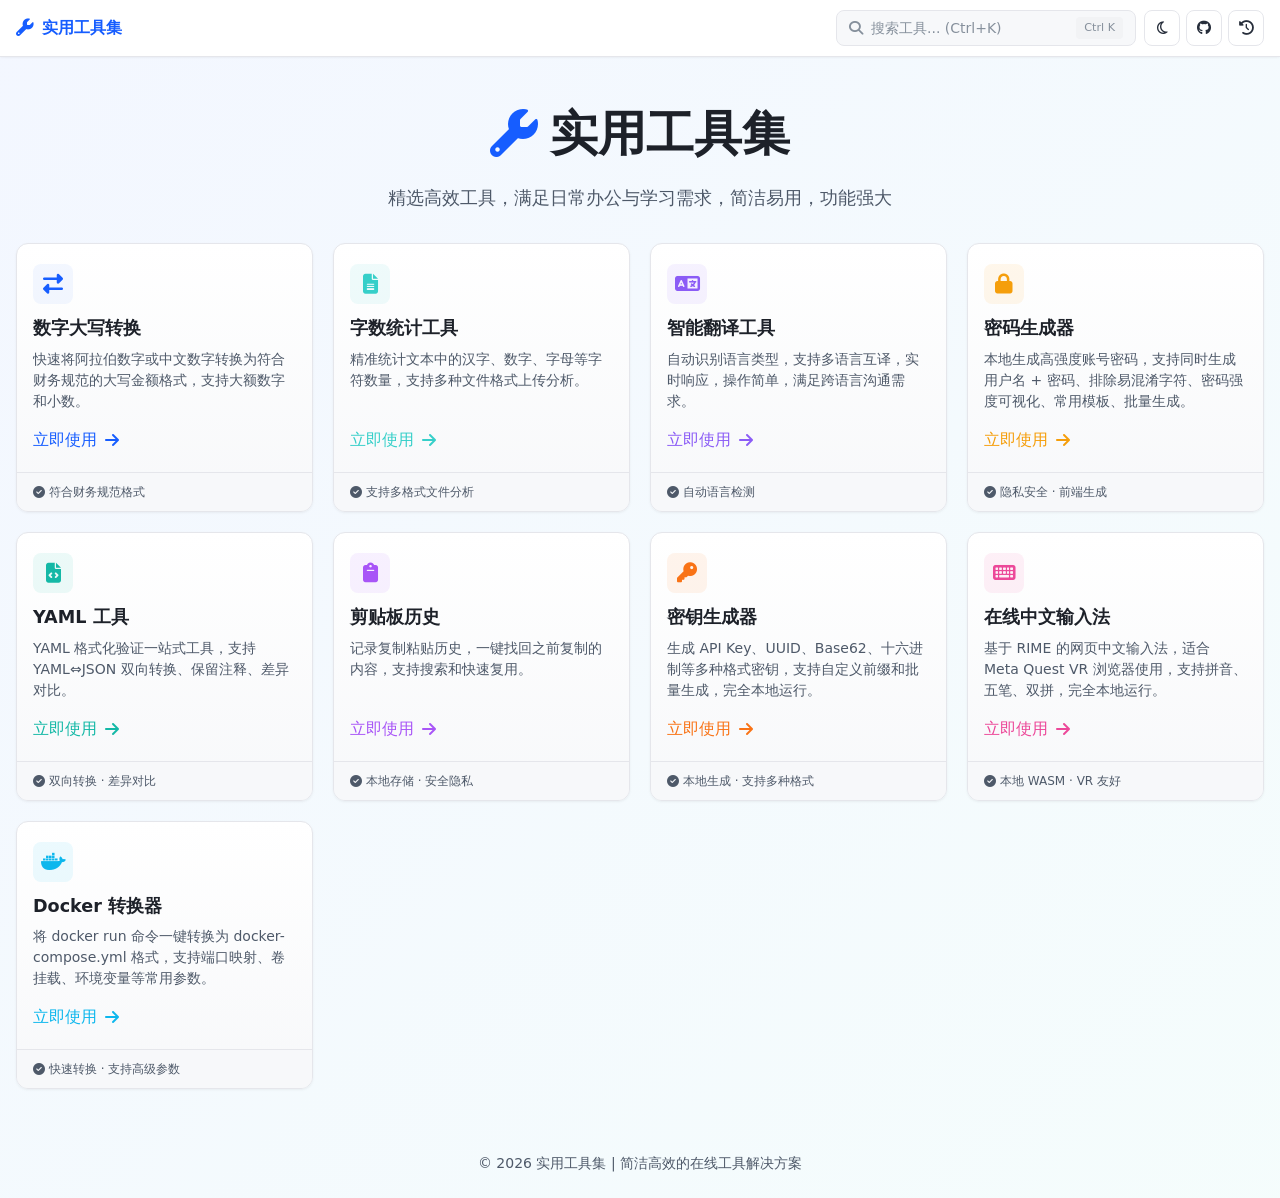
==== commit f3185639: "style: 调整卡片动画阻尼感 - 卡片 hover 动画从默认改为 0.8s + cubic-bezier 缓动 - 入场动画添加 0.6s cubic-bezier 过渡效果 - 卡片延迟从 5" ====
--- a/index.html
+++ b/index.html
@@ -108,7 +108,7 @@
             overflow: hidden;
             cursor: pointer;
             transform: translateY(0);
-            transition: transform var(--transition-normal), box-shadow var(--transition-normal);
+            transition: transform 0.8s cubic-bezier(0.4, 0, 0.2, 1), box-shadow var(--transition-normal);
             display: flex;
             flex-direction: column;
             height: 100%;
@@ -270,6 +270,7 @@
         .card-enter {
             opacity: 0;
             transform: translateY(10px);
+            transition: opacity 0.6s ease-out, transform 0.6s cubic-bezier(0.4, 0, 0.2, 1);
         }
 
         .card-enter-active {
@@ -374,7 +375,7 @@
             const card = document.createElement('div');
             card.className = `tool-card tool-${tool.category}`;
             card.dataset.url = tool.url;
-            card.style.transitionDelay = `${50 * index}ms`;
+            card.style.transitionDelay = `${80 * index}ms`;
             
             card.innerHTML = `
                 <a href="${tool.url}" class="card-link">
@@ -392,7 +393,7 @@
             
             // 入场动画
             card.classList.add('card-enter');
-            setTimeout(() => card.classList.add('card-enter-active'), 50 * index);
+            setTimeout(() => card.classList.add('card-enter-active'), 80 * index);
             
             return card;
         }
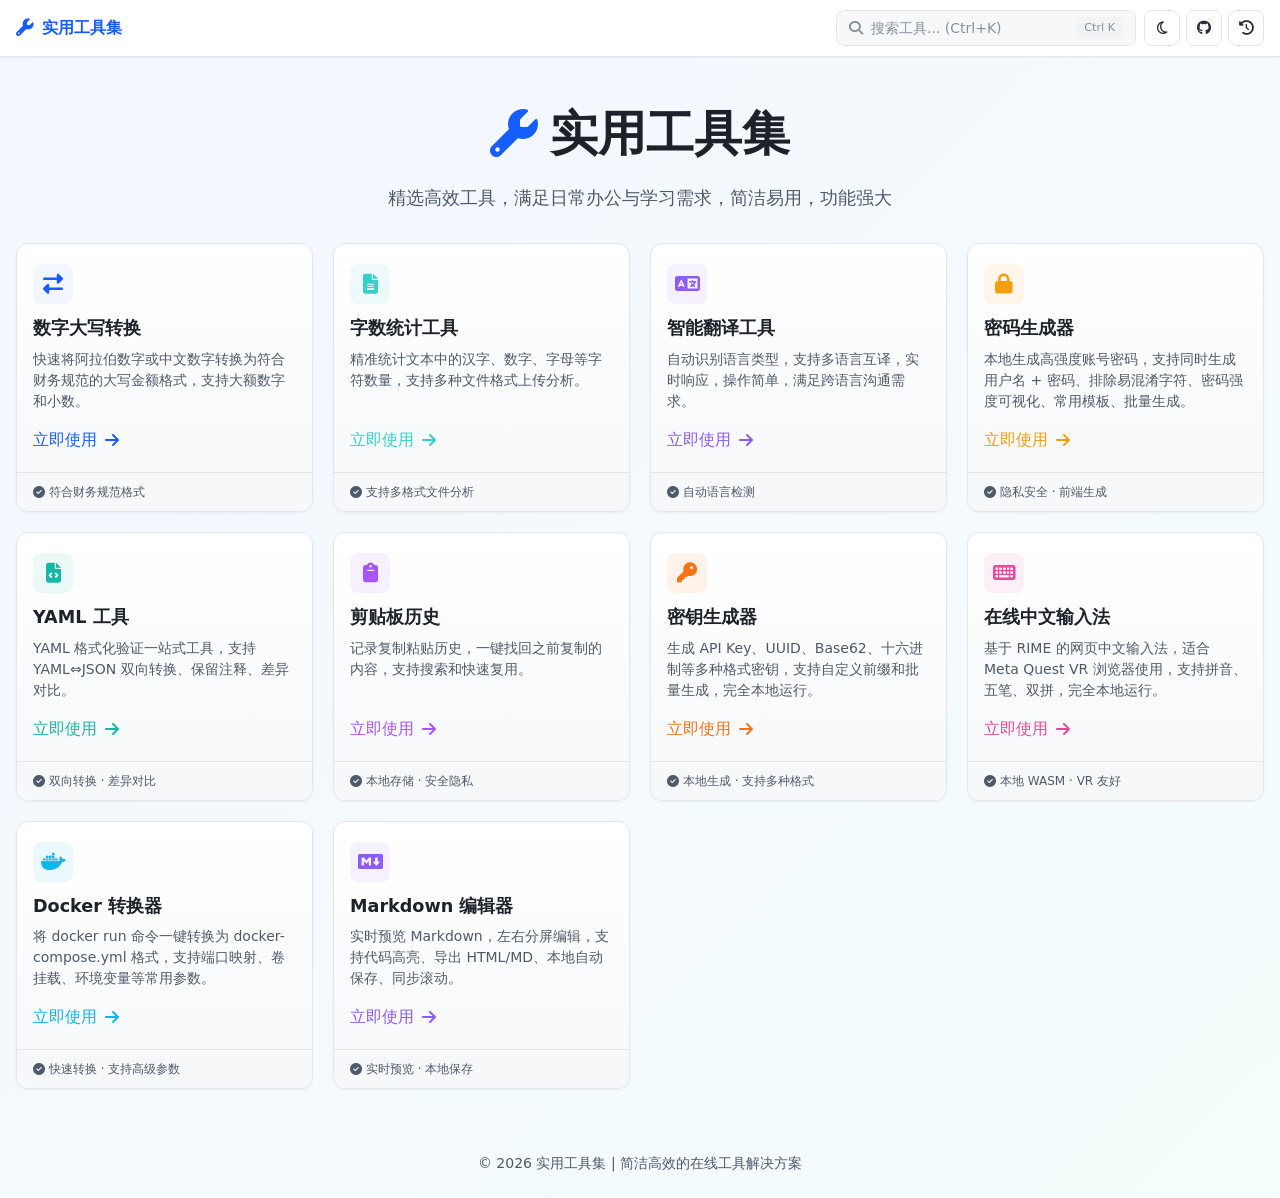
==== commit 57364a4d: "feat: add Markdown editor with real-time preview, sync scrolling, and export - Create markdown-edito" ====
--- a/index.html
+++ b/index.html
@@ -4,8 +4,8 @@
     <meta charset="UTF-8">
     <meta name="viewport" content="width=device-width, initial-scale=1.0">
     <meta name="apple-mobile-web-app-title" content="实用工具集">
-    <meta name="description" content="实用工具集提供数字大写转换、字数统计、智能翻译、密码生成器、YAML工具等多种在线工具，简洁高效，满足日常办公与开发需求">
-    <meta name="keywords" content="实用工具,数字大写转换,字数统计,智能翻译,密码生成器,YAML格式化,YAML对比,在线工具,开发工具,办公工具">
+    <meta name="description" content="实用工具集提供数字大写转换、字数统计、智能翻译、密码生成器、YAML 工具、Markdown 编辑器、Docker 转换器、在线中文输入法等多种在线工具，简洁高效，满足日常办公与开发需求">
+    <meta name="keywords" content="实用工具，数字大写转换，字数统计，智能翻译，密码生成器,YAML 格式化,YAML 对比，Markdown 编辑器，在线工具，开发工具，办公工具">
     <title>实用工具集 - 高效的在线工具解决方案</title>
     <link rel="icon" type="image/png" href="favicon-96x96.png" sizes="96x96">
     <link rel="icon" type="image/svg+xml" href="favicon.svg">
@@ -261,6 +261,11 @@
         .tool-docker .tool-action { color: var(--color-tool-docker); }
         .tool-docker:hover .tool-icon { background-color: var(--color-tool-docker-ring); }
         .tool-docker .tool-icon i { color: var(--color-tool-docker); }
+
+        .tool-markdown .tool-icon { background-color: var(--color-tool-translate-light); }
+        .tool-markdown .tool-action { color: var(--color-tool-translate); }
+        .tool-markdown:hover .tool-icon { background-color: var(--color-tool-translate-ring); }
+        .tool-markdown .tool-icon i { color: var(--color-tool-translate); }
 
         .tool-card:hover .tool-action i {
             transform: translateX(6px);
@@ -347,7 +352,8 @@
             { id: 'clipboard-history', name: '剪贴板历史', url: 'clipboard-history.html', icon: 'fas fa-clipboard', category: 'clipboard', description: '记录复制粘贴历史，一键找回之前复制的内容，支持搜索和快速复用。', feature: '本地存储 · 安全隐私' },
             { id: 'key-generator', name: '密钥生成器', url: 'key-generator.html', icon: 'fas fa-key', category: 'key', description: '生成 API Key、UUID、Base62、十六进制等多种格式密钥，支持自定义前缀和批量生成，完全本地运行。', feature: '本地生成 · 支持多种格式' },
             { id: 'vrime', name: '在线中文输入法', url: 'vrime.html', icon: 'fas fa-keyboard', category: 'vrime', description: '基于 RIME 的网页中文输入法，适合 Meta Quest VR 浏览器使用，支持拼音、五笔、双拼，完全本地运行。', feature: '本地 WASM · VR 友好' },
-            { id: 'docker-converter', name: 'Docker 转换器', url: 'docker-converter.html', icon: 'fab fa-docker', category: 'docker', description: '将 docker run 命令一键转换为 docker-compose.yml 格式，支持端口映射、卷挂载、环境变量等常用参数。', feature: '快速转换 · 支持高级参数' }
+            { id: 'docker-converter', name: 'Docker 转换器', url: 'docker-converter.html', icon: 'fab fa-docker', category: 'docker', description: '将 docker run 命令一键转换为 docker-compose.yml 格式，支持端口映射、卷挂载、环境变量等常用参数。', feature: '快速转换 · 支持高级参数' },
+            { id: 'markdown-editor', name: 'Markdown 编辑器', url: 'markdown-editor.html', icon: 'fab fa-markdown', category: 'markdown', description: '实时预览 Markdown，左右分屏编辑，支持代码高亮、导出 HTML/MD、本地自动保存、同步滚动。', feature: '实时预览 · 本地保存' }
         ];
 
         document.addEventListener('DOMContentLoaded', function() {
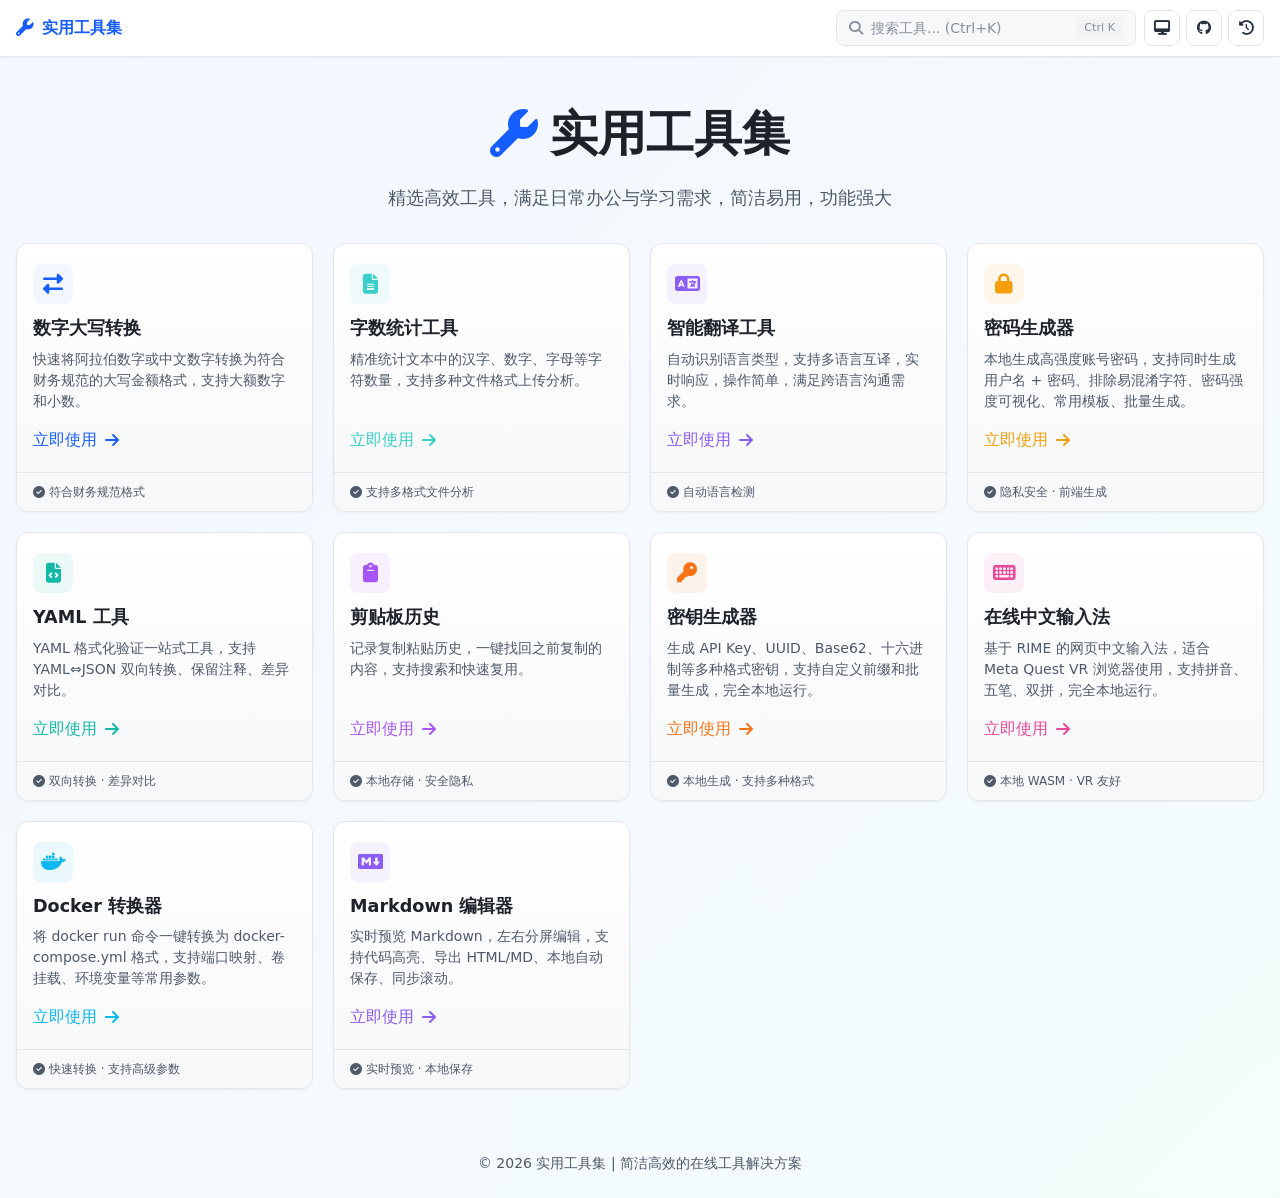
==== commit ddc03a20: "feat: 添加跟随系统主题切换功能 - 支持三种模式：浅色/深色/跟随系统 - 点击主题按钮循环切换三种模式 - 跟随系统时自动监听系统主题变化 - 移动端菜单同步更新主题显示" ====
--- a/index.html
+++ b/index.html
@@ -17,7 +17,8 @@
     <script>
         (function(){
             var t=localStorage.getItem('theme');
-            if(!t)t=window.matchMedia('(prefers-color-scheme:dark)').matches?'dark':'light';
+            if(!t)t='system';
+            if(t==='system')t=window.matchMedia('(prefers-color-scheme:dark)').matches?'dark':'light';
             document.documentElement.setAttribute('data-theme',t);
         })();
     </script>
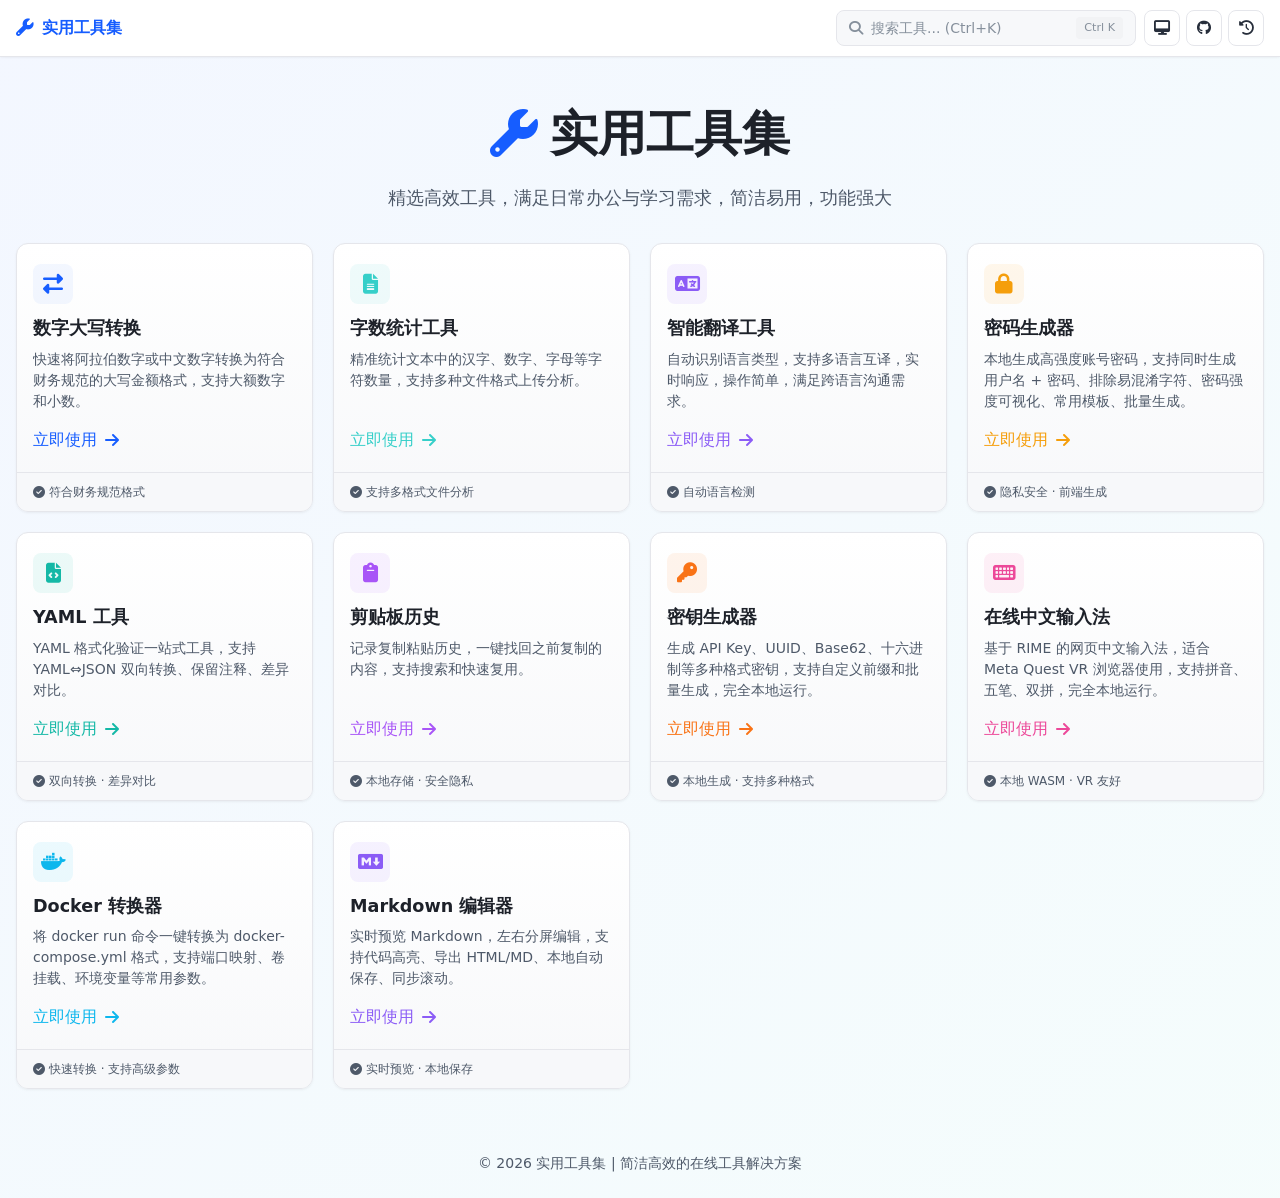
==== commit 6f947e76: "♻️ refactor: 清理死代码、加固存储写入、修复 Toast 队列 清理 - 删除 js/utils/storage.js(406 行) 与 js/utils/loading.js(51 行)" ====
--- a/index.html
+++ b/index.html
@@ -263,10 +263,10 @@
         .tool-docker:hover .tool-icon { background-color: var(--color-tool-docker-ring); }
         .tool-docker .tool-icon i { color: var(--color-tool-docker); }
 
-        .tool-markdown .tool-icon { background-color: var(--color-tool-translate-light); }
-        .tool-markdown .tool-action { color: var(--color-tool-translate); }
-        .tool-markdown:hover .tool-icon { background-color: var(--color-tool-translate-ring); }
-        .tool-markdown .tool-icon i { color: var(--color-tool-translate); }
+        .tool-markdown .tool-icon { background-color: var(--color-tool-markdown-light); }
+        .tool-markdown .tool-action { color: var(--color-tool-markdown); }
+        .tool-markdown:hover .tool-icon { background-color: var(--color-tool-markdown-ring); }
+        .tool-markdown .tool-icon i { color: var(--color-tool-markdown); }
 
         .tool-card:hover .tool-action i {
             transform: translateX(6px);
@@ -337,9 +337,7 @@
     <script src="js/utils/toast.js"></script>
     <script src="js/utils/debounce.js"></script>
     <script src="js/utils/copy.js"></script>
-    <script src="js/utils/storage.js"></script>
     <script src="js/utils/theme.js"></script>
-    <script src="js/utils/loading.js"></script>
     <script src="js/components/navbar.js"></script>
 
     <script>
--- a/css/shared.css
+++ b/css/shared.css
@@ -62,6 +62,11 @@
   --color-tool-docker-dark: #089CCC;
   --color-tool-docker-light: rgba(13, 183, 237, 0.08);
   --color-tool-docker-ring: rgba(13, 183, 237, 0.15);
+  
+  --color-tool-markdown: #8B5CF6;
+  --color-tool-markdown-dark: #7C3AED;
+  --color-tool-markdown-light: rgba(139, 92, 246, 0.08);
+  --color-tool-markdown-ring: rgba(139, 92, 246, 0.15);
   
   /* 中性色 */
   --color-gray-50: #F7F8FA;
--- a/css/themes.css
+++ b/css/themes.css
@@ -54,6 +54,9 @@
 
   --color-tool-docker-light: rgba(13, 183, 237, 0.15);
   --color-tool-docker-ring: rgba(13, 183, 237, 0.25);
+  
+  --color-tool-markdown-light: rgba(139, 92, 246, 0.15);
+  --color-tool-markdown-ring: rgba(139, 92, 246, 0.25);
 }
 
 /* 系统偏好深色模式（未被手动覆盖时生效） */
@@ -105,6 +108,9 @@
 
     --color-tool-docker-light: rgba(13, 183, 237, 0.15);
     --color-tool-docker-ring: rgba(13, 183, 237, 0.25);
+    
+    --color-tool-markdown-light: rgba(139, 92, 246, 0.15);
+    --color-tool-markdown-ring: rgba(139, 92, 246, 0.25);
   }
 }
 
--- a/css/navbar.css
+++ b/css/navbar.css
@@ -210,6 +210,69 @@
   z-index: 200;
 }
 
+/* 主题下拉 */
+#themeDropdownContainer {
+  position: relative;
+}
+
+#themeToggle {
+  width: 36px !important;
+  height: 36px !important;
+  padding: 0 !important;
+}
+
+#themeToggle i {
+  font-size: 0.9rem;
+}
+
+.theme-dropdown {
+  position: absolute;
+  top: calc(100% + 4px);
+  right: 0;
+  width: 140px;
+  background: var(--color-white);
+  border: 1px solid var(--color-gray-200);
+  border-radius: var(--radius-md, 8px);
+  box-shadow: var(--shadow-lg);
+  overflow: hidden;
+  z-index: 200;
+}
+
+.theme-option {
+  display: flex;
+  align-items: center;
+  gap: 0.5rem;
+  padding: 0.625rem 1rem;
+  cursor: pointer;
+  transition: background var(--transition-fast, 150ms ease);
+  border-bottom: 1px solid var(--color-gray-100);
+}
+
+.theme-option:last-child {
+  border-bottom: none;
+}
+
+.theme-option:hover {
+  background: var(--color-gray-50);
+}
+
+.theme-option span {
+  flex: 1;
+  font-size: 0.875rem;
+  color: var(--color-gray-700);
+}
+
+.theme-option .fa-check {
+  font-size: 0.875rem;
+  color: var(--color-primary);
+  opacity: 0;
+  transition: opacity var(--transition-fast, 150ms ease);
+}
+
+.theme-option.selected .fa-check {
+  opacity: 1;
+}
+
 .search-results,
 .history-list {
   display: flex;
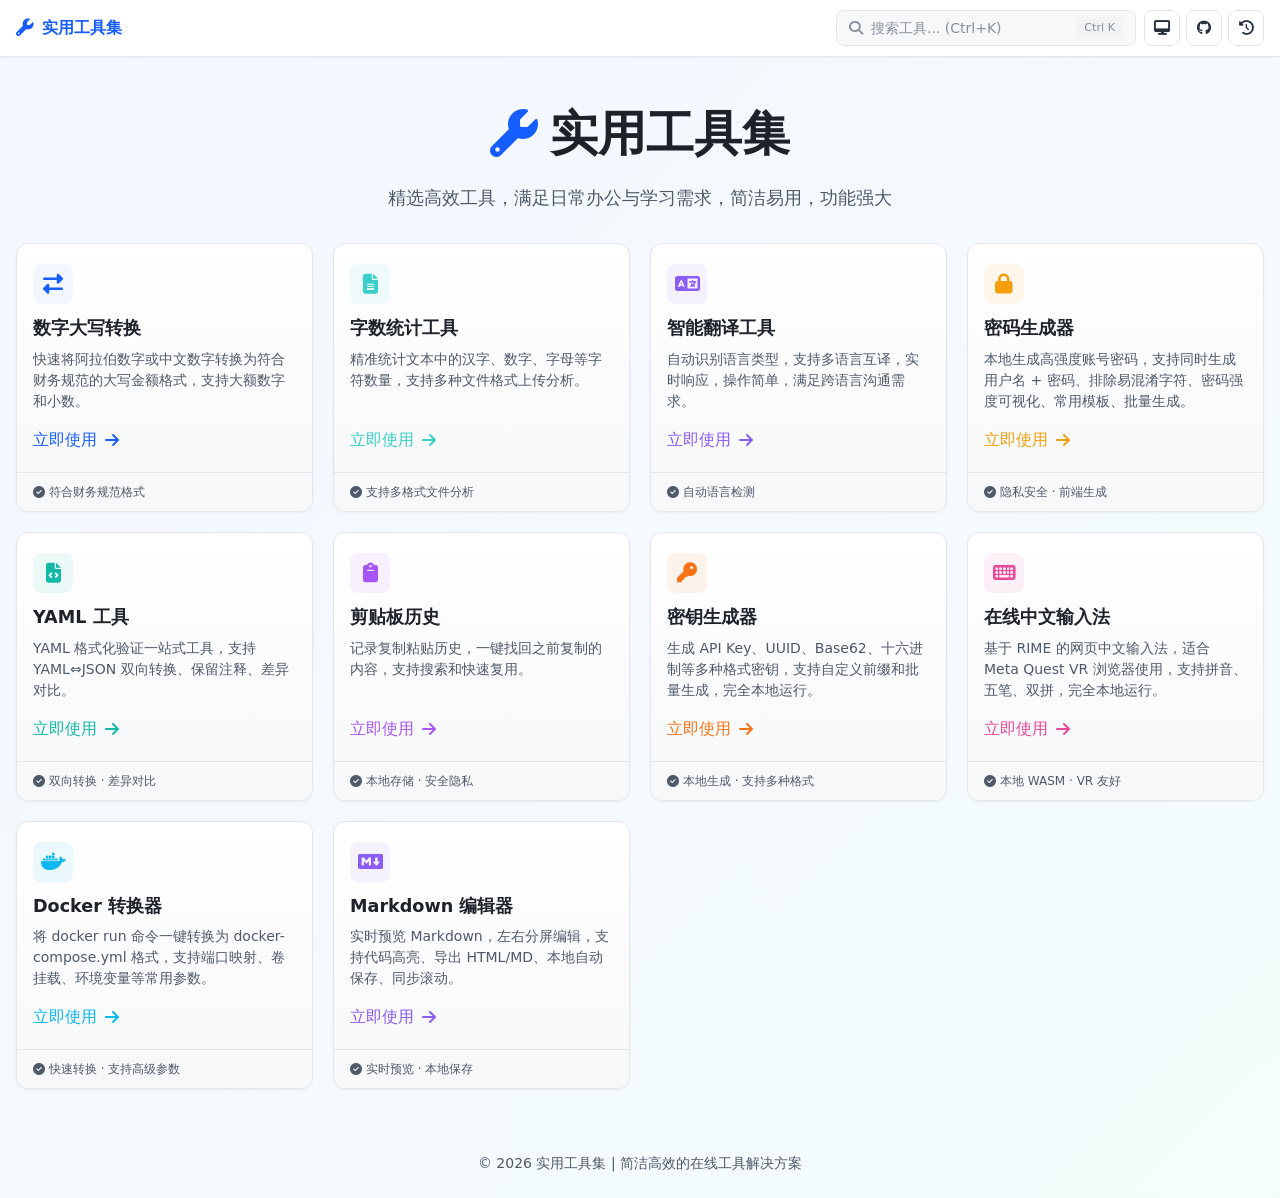
==== commit f50134e2: "♻️ refactor: 统一用量记录为单一数据源，重构「最近使用」 此前站内有两套互不相通的记录：navbar 的 visit_history（页面加载即写，最多 5 条） 与 click-trac" ====
--- a/index.html
+++ b/index.html
@@ -31,7 +31,6 @@
     <link rel="stylesheet" href="css/themes.css">
     <link rel="stylesheet" href="css/navbar.css">
     <link rel="stylesheet" href="css/loading.css">
-    <script src="js/utils/click-tracker.js"></script>
 
     <style>
         /* ========== 首页特有样式 ========== */
@@ -338,6 +337,7 @@
     <script src="js/utils/debounce.js"></script>
     <script src="js/utils/copy.js"></script>
     <script src="js/utils/theme.js"></script>
+    <script src="js/utils/usage.js"></script>
     <script src="js/components/navbar.js"></script>
 
     <script>
@@ -355,24 +355,24 @@
             { id: 'markdown-editor', name: 'Markdown 编辑器', url: 'markdown-editor.html', icon: 'fab fa-markdown', category: 'markdown', description: '实时预览 Markdown，左右分屏编辑，支持代码高亮、导出 HTML/MD、本地自动保存、同步滚动。', feature: '实时预览 · 本地保存' }
         ];
 
+        // 按常用度排序：使用权重 2、打开权重 1，同分按最近访问（数据由 Usage 统一维护）
+        function sortByUsage(tools) {
+            if (!window.Usage) return tools.slice();
+            const scores = {};
+            Usage.frequent(50).forEach(item => { scores[item.path] = item.score; });
+            return tools.slice().sort((a, b) => (scores[b.url] || 0) - (scores[a.url] || 0));
+        }
+
         document.addEventListener('DOMContentLoaded', function() {
             const grid = document.getElementById('tools-grid');
             
-            // 按点击量排序
-            const sortedTools = ClickTracker.sortByClicks(TOOLS_CONFIG);
+            // 按常用度排序
+            const sortedTools = sortByUsage(TOOLS_CONFIG);
             
             // 渲染卡片
             sortedTools.forEach((tool, index) => {
                 const card = createToolCard(tool, index);
                 grid.appendChild(card);
-            });
-            
-            // 绑定点击事件（追踪点击）
-            document.querySelectorAll('.tool-card').forEach(card => {
-                card.addEventListener('click', function(e) {
-                    const url = this.dataset.url;
-                    if (url) ClickTracker.increment(url);
-                });
             });
         });
         
@@ -403,9 +403,9 @@
             return card;
         }
 
-        // 调试工具：重置点击数据
-        window.resetClicks = () => {
-            ClickTracker.reset();
+        // 调试工具：重置用量数据
+        window.resetUsage = () => {
+            if (window.Usage) Usage.clear();
             location.reload();
         };
     </script>
--- a/css/navbar.css
+++ b/css/navbar.css
@@ -196,6 +196,12 @@
 }
 
 /* 历史下拉 */
+.navbar-history {
+  position: relative;
+  display: flex;
+  align-items: center;
+}
+
 .history-dropdown {
   position: absolute;
   top: calc(100% + 4px);
@@ -374,6 +380,34 @@
   font-size: 0.85rem;
 }
 
+.history-empty small {
+  display: block;
+  margin-top: 0.375rem;
+  font-size: 0.7rem;
+  line-height: 1.4;
+  color: var(--color-gray-400);
+}
+
+.history-clear {
+  display: block;
+  width: 100%;
+  padding: 0.5rem 1rem;
+  border: none;
+  border-top: 1px solid var(--color-gray-200);
+  background: var(--color-gray-50);
+  color: var(--color-gray-500);
+  font-family: inherit;
+  font-size: 0.75rem;
+  text-align: center;
+  cursor: pointer;
+  transition: background var(--transition-fast, 150ms ease), color var(--transition-fast, 150ms ease);
+}
+
+.history-clear:hover {
+  background: var(--color-gray-100);
+  color: var(--color-primary);
+}
+
 /* 移动端菜单 */
 .mobile-menu {
   display: none;
